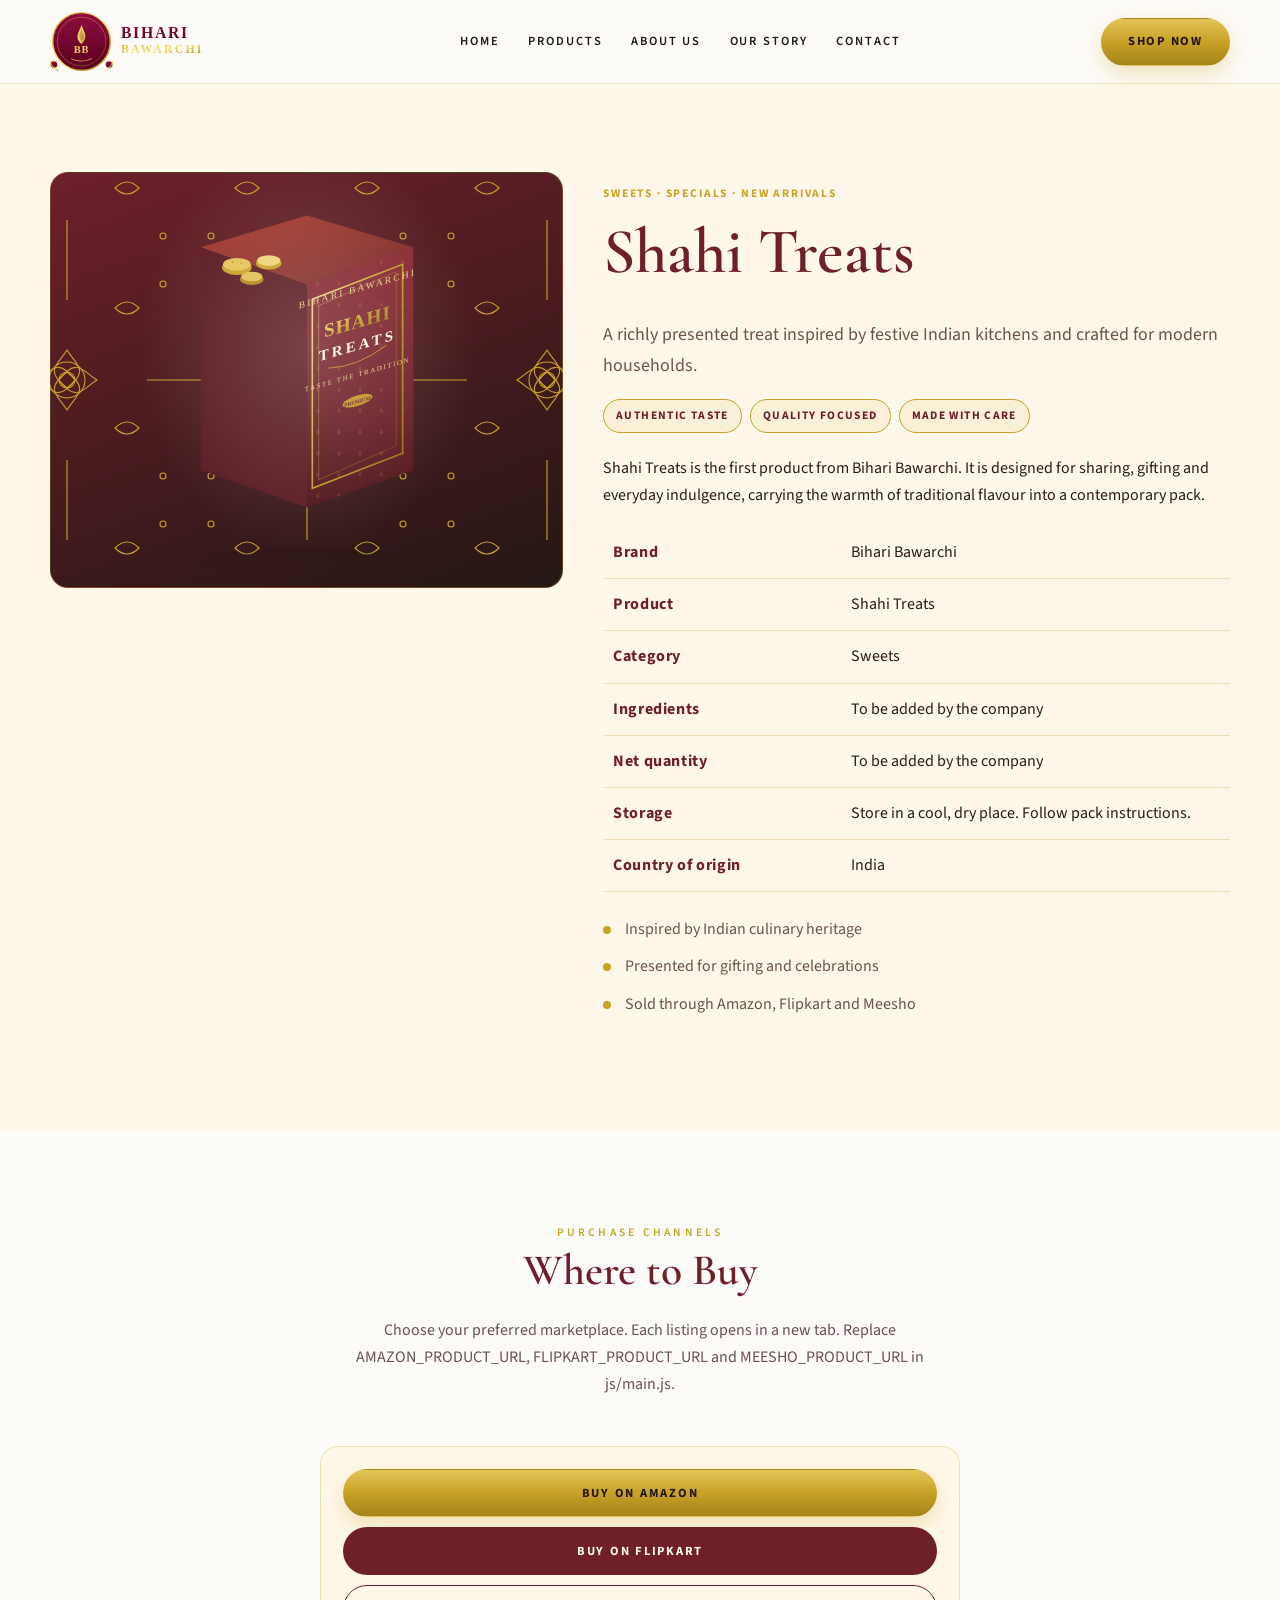
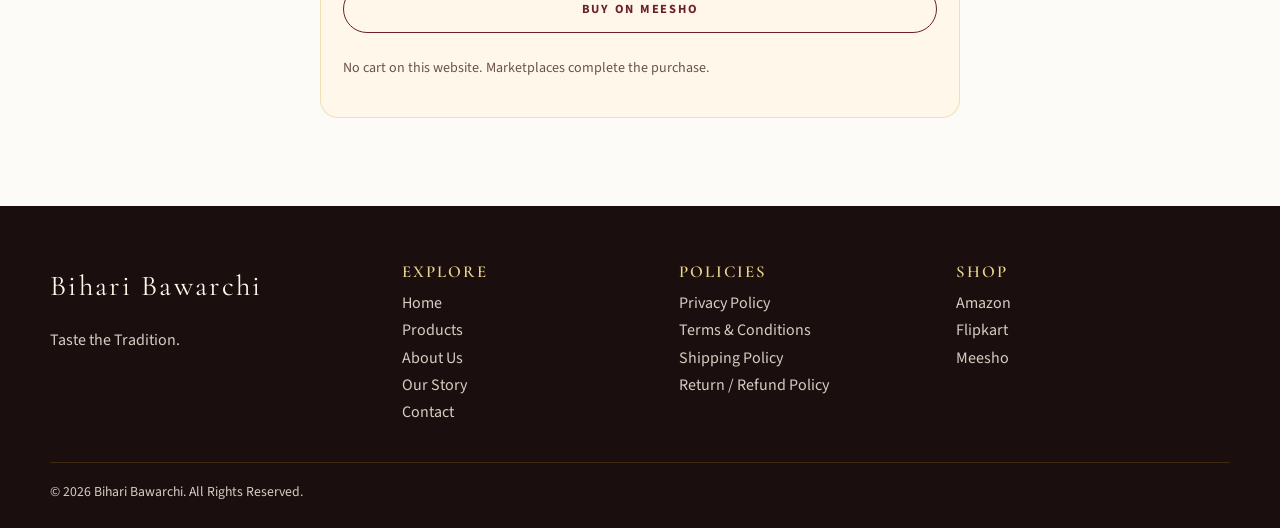
==== product-shahi-treats.html @ 109d491e "feat: add Bihari Bawarchi static site for GitHub Pages Mirror the gallery site as a static brand sto" ====
<!DOCTYPE html>
<html lang="en">
<head>
  <meta charset="UTF-8">
  <meta name="viewport" content="width=device-width, initial-scale=1">
  <title>Shahi Treats | Bihari Bawarchi</title>
  <meta name="description" content="Shahi Treats by Bihari Bawarchi — authentic Indian-inspired flavours, available on Amazon, Flipkart and Meesho.">
  <link rel="icon" type="image/svg+xml" href="assets/favicon.svg">
  <meta property="og:title" content="Shahi Treats | Bihari Bawarchi">
  <meta property="og:description" content="The first product from Bihari Bawarchi. Taste the Tradition.">
  <meta property="og:image" content="assets/product-shahi.svg">
  <link rel="preconnect" href="https://fonts.googleapis.com">
  <link rel="preconnect" href="https://fonts.gstatic.com" crossorigin>
  <link href="https://fonts.googleapis.com/css2?family=Cormorant+Garamond:ital,wght@0,500;0,600;0,700;1,500&family=Source+Sans+3:wght@400;600;700&display=swap" rel="stylesheet">
  <link rel="stylesheet" href="css/styles.css">
  <script type="application/ld+json">
  {
    "@context": "https://schema.org",
    "@type": "Product",
    "name": "Shahi Treats",
    "brand": { "@type": "Brand", "name": "Bihari Bawarchi" },
    "description": "Premium Indian-inspired treat from Bihari Bawarchi.",
    "image": "assets/product-shahi.svg",
    "category": "Sweets"
  }
  </script>
</head>
<body>
  <a class="skip-link" href="#main">Skip to content</a>
  <header class="site-header">
    <div class="container header-inner">
      <a class="brand" href="index.html"><img src="assets/logo.svg" alt="Bihari Bawarchi"></a>
      <button class="menu-toggle" aria-label="Open menu" aria-expanded="false"><span></span><span></span><span></span></button>
      <nav class="nav">
        <a href="index.html" data-page="index.html">Home</a>
        <a href="products.html" data-page="products.html">Products</a>
        <a href="about.html" data-page="about.html">About Us</a>
        <a href="story.html" data-page="story.html">Our Story</a>
        <a href="contact.html" data-page="contact.html">Contact</a>
        <a class="btn btn-gold" href="#where-to-buy">Shop Now</a>
      </nav>
      <a class="btn btn-gold" href="#where-to-buy">Shop Now</a>
    </div>
  </header>

  <main id="main">
    <section class="section section-cream">
      <div class="container detail-grid">
        <div class="motif-frame">
          <img src="assets/product-shahi.svg" alt="Shahi Treats product pack">
        </div>
        <div>
          <p class="category-chip">Sweets · Specials · New Arrivals</p>
          <h1>Shahi Treats</h1>
          <p class="lead">A richly presented treat inspired by festive Indian kitchens and crafted for modern households.</p>
          <div class="badges">
            <span class="badge">Authentic Taste</span>
            <span class="badge">Quality Focused</span>
            <span class="badge">Made with Care</span>
          </div>
          <p>Shahi Treats is the first product from Bihari Bawarchi. It is designed for sharing, gifting and everyday indulgence, carrying the warmth of traditional flavour into a contemporary pack.</p>
          <table class="spec-table">
            <tr><th>Brand</th><td>Bihari Bawarchi</td></tr>
            <tr><th>Product</th><td>Shahi Treats</td></tr>
            <tr><th>Category</th><td>Sweets</td></tr>
            <tr><th>Ingredients</th><td>To be added by the company</td></tr>
            <tr><th>Net quantity</th><td>To be added by the company</td></tr>
            <tr><th>Storage</th><td>Store in a cool, dry place. Follow pack instructions.</td></tr>
            <tr><th>Country of origin</th><td>India</td></tr>
          </table>
          <ul class="highlights">
            <li>Inspired by Indian culinary heritage</li>
            <li>Presented for gifting and celebrations</li>
            <li>Sold through Amazon, Flipkart and Meesho</li>
          </ul>
        </div>
      </div>
    </section>

    <!-- PRODUCT LINKS -->
    <section class="section section-white" id="where-to-buy">
      <div class="container" style="max-width:640px">
        <div class="section-head">
          <span class="eyebrow">Purchase Channels</span>
          <h2>Where to Buy</h2>
          <p>Choose your preferred marketplace. Each listing opens in a new tab. Replace AMAZON_PRODUCT_URL, FLIPKART_PRODUCT_URL and MEESHO_PRODUCT_URL in js/main.js.</p>
        </div>
        <div class="buy-box">
          <a class="btn btn-gold" data-amazon href="#" target="_blank" rel="noopener">Buy on Amazon</a>
          <a class="btn btn-maroon" data-flipkart href="#" target="_blank" rel="noopener">Buy on Flipkart</a>
          <a class="btn btn-ghost" data-meesho href="#" target="_blank" rel="noopener">Buy on Meesho</a>
          <p class="buy-note">No cart on this website. Marketplaces complete the purchase.</p>
        </div>
      </div>
    </section>
  </main>

  <footer class="site-footer">
    <div class="container footer-grid">
      <div><div class="brand-mark">Bihari Bawarchi</div><p>Taste the Tradition.</p></div>
      <div><h3>Explore</h3><ul>
        <li><a href="index.html">Home</a></li>
        <li><a href="products.html">Products</a></li>
        <li><a href="about.html">About Us</a></li>
        <li><a href="story.html">Our Story</a></li>
        <li><a href="contact.html">Contact</a></li>
      </ul></div>
      <div><h3>Policies</h3><ul>
        <li><a href="privacy.html">Privacy Policy</a></li>
        <li><a href="terms.html">Terms &amp; Conditions</a></li>
        <li><a href="shipping.html">Shipping Policy</a></li>
        <li><a href="refund.html">Return / Refund Policy</a></li>
      </ul></div>
      <div><h3>Shop</h3><ul>
        <li><a data-amazon href="#">Amazon</a></li>
        <li><a data-flipkart href="#">Flipkart</a></li>
        <li><a data-meesho href="#">Meesho</a></li>
      </ul></div>
    </div>
    <div class="container footer-bottom"><span>&copy; <span data-year>2026</span> Bihari Bawarchi. All Rights Reserved.</span></div>
  </footer>
  <script src="js/main.js"></script>
</body>
</html>
---- css/styles.css ----
/* =========================================================
   BIHARI BAWARCHI — Premium Indian FMCG Brand Styles
   Compatible with Google Blogger (no build step required)
   ========================================================= */

/* ---------- BRAND SETTINGS ---------- */
:root {
  --maroon: #6E1F2A;
  --maroon-deep: #4E151D;
  --royal-red: #A83232;
  --gold: #C9A227;
  --gold-light: #E8D48A;
  --cream: #FFF8EA;
  --brown: #241714;
  --offwhite: #FDFBF7;
  --text: #2A1A18;
  --muted: #6B524C;
  --border: rgba(201, 162, 39, 0.28);
  --shadow: 0 18px 40px rgba(36, 23, 20, 0.12);
  --radius: 18px;
  --header-h: 84px;
  --max: 1180px;
  --font-display: "Cormorant Garamond", Georgia, "Times New Roman", serif;
  --font-body: "Source Sans 3", "Segoe UI", Arial, sans-serif;
}

*,
*::before,
*::after { box-sizing: border-box; }

html {
  scroll-behavior: smooth;
  -webkit-text-size-adjust: 100%;
}

body {
  margin: 0;
  font-family: var(--font-body);
  color: var(--text);
  background: var(--offwhite);
  line-height: 1.7;
  overflow-x: hidden;
}

img { max-width: 100%; height: auto; display: block; }
a { color: inherit; text-decoration: none; }
button, input, textarea, select { font-family: inherit; }
ul { margin: 0; padding: 0; list-style: none; }

.container {
  width: min(var(--max), calc(100% - 40px));
  margin-inline: auto;
}

.skip-link {
  position: absolute;
  left: -999px;
  top: 8px;
  background: var(--gold);
  color: var(--brown);
  padding: 8px 14px;
  z-index: 10000;
}
.skip-link:focus { left: 8px; }

/* ---------- TYPOGRAPHY ---------- */
.eyebrow {
  display: inline-block;
  letter-spacing: 0.28em;
  text-transform: uppercase;
  font-size: 0.72rem;
  color: var(--gold);
  font-weight: 600;
}

h1, h2, h3, .display {
  font-family: var(--font-display);
  font-weight: 600;
  line-height: 1.15;
  color: var(--maroon);
  margin: 0 0 0.5em;
}

h1, .h1 { font-size: clamp(2.4rem, 5vw, 4.4rem); }
h2, .h2 { font-size: clamp(1.9rem, 3.4vw, 3rem); }
h3, .h3 { font-size: clamp(1.3rem, 2vw, 1.7rem); }

.lead {
  font-size: 1.12rem;
  color: var(--muted);
  max-width: 46rem;
}

.gold-rule {
  width: 92px;
  height: 2px;
  background: linear-gradient(90deg, var(--gold), transparent);
  margin: 18px 0 22px;
  border: 0;
}

.section-head { text-align: center; margin-bottom: 48px; }
.section-head .gold-rule { margin-inline: auto; background: linear-gradient(90deg, transparent, var(--gold), transparent); width: 140px; }
.section-head p { margin: 0 auto; max-width: 640px; color: var(--muted); }

.ornament {
  display: block;
  width: 180px;
  height: 18px;
  margin: 14px auto 0;
}

/* ---------- BUTTONS ---------- */
.btn {
  display: inline-flex;
  align-items: center;
  justify-content: center;
  gap: 8px;
  min-height: 48px;
  padding: 12px 26px;
  border-radius: 999px;
  border: 1.5px solid transparent;
  letter-spacing: 0.14em;
  text-transform: uppercase;
  font-size: 0.78rem;
  font-weight: 700;
  cursor: pointer;
  transition: transform 0.25s ease, box-shadow 0.25s ease, background 0.25s ease, color 0.25s ease;
  text-align: center;
}
.btn:hover { transform: translateY(-2px); }
.btn:active { transform: translateY(0); }

.btn-gold {
  background: linear-gradient(180deg, #E4C45A, var(--gold) 48%, #A4841A);
  color: var(--brown);
  box-shadow: 0 8px 20px rgba(201, 162, 39, 0.28);
}
.btn-gold:hover { box-shadow: 0 12px 26px rgba(201, 162, 39, 0.4); }

.btn-outline {
  background: transparent;
  border-color: var(--gold);
  color: var(--cream);
}
.btn-outline:hover { background: rgba(201, 162, 39, 0.14); }

.btn-maroon {
  background: var(--maroon);
  color: var(--cream);
}
.btn-maroon:hover { background: var(--royal-red); }

.btn-ghost {
  background: transparent;
  border-color: var(--maroon);
  color: var(--maroon);
}
.btn-ghost:hover { background: var(--maroon); color: var(--cream); }

.btn-row { display: flex; flex-wrap: wrap; gap: 12px; }

/* ---------- HEADER ---------- */
.site-header {
  position: sticky;
  top: 0;
  z-index: 1000;
  height: var(--header-h);
  background: rgba(253, 251, 247, 0.92);
  backdrop-filter: blur(14px);
  border-bottom: 1px solid var(--border);
}

.header-inner {
  height: 100%;
  display: flex;
  align-items: center;
  justify-content: space-between;
  gap: 20px;
}

.brand {
  display: flex;
  align-items: center;
  gap: 10px;
  flex-shrink: 0;
}
.brand img, .brand svg { width: 210px; height: auto; }

.nav {
  display: flex;
  align-items: center;
  gap: 28px;
}
.nav a {
  font-size: 0.78rem;
  letter-spacing: 0.16em;
  text-transform: uppercase;
  font-weight: 600;
  color: var(--brown);
  position: relative;
  padding: 6px 0;
}
.nav a::after {
  content: "";
  position: absolute;
  left: 0;
  bottom: 0;
  width: 0;
  height: 1.5px;
  background: var(--gold);
  transition: width 0.25s ease;
}
.nav a:hover::after,
.nav a.active::after { width: 100%; }
.nav a.active { color: var(--maroon); }
.nav .btn { display: none; }

.menu-toggle {
  display: none;
  width: 46px;
  height: 46px;
  border: 1px solid var(--border);
  background: var(--cream);
  border-radius: 10px;
  cursor: pointer;
}
.menu-toggle span {
  display: block;
  width: 20px;
  height: 2px;
  margin: 5px auto;
  background: var(--maroon);
  transition: 0.25s;
}

/* ---------- HERO ---------- */
.hero {
  position: relative;
  min-height: calc(100vh - var(--header-h));
  display: grid;
  place-items: center;
  overflow: hidden;
  background:
    radial-gradient(ellipse at 20% 20%, rgba(168, 50, 50, 0.28), transparent 45%),
    radial-gradient(ellipse at 80% 80%, rgba(201, 162, 39, 0.16), transparent 40%),
    linear-gradient(160deg, #4E151D 0%, #6E1F2A 42%, #2A1014 100%);
  color: var(--cream);
}

.hero-motif {
  position: absolute;
  width: min(90vw, 820px);
  opacity: 0.18;
  pointer-events: none;
  right: -8%;
  top: 4%;
}

.hero-inner {
  position: relative;
  z-index: 2;
  display: grid;
  grid-template-columns: 1.05fr 0.95fr;
  gap: 40px;
  align-items: center;
  padding: 64px 0 72px;
}

.hero h1 { color: var(--cream); }
.hero .tagline-gold { color: var(--gold-light); font-style: italic; }
.hero p { color: rgba(255, 248, 234, 0.86); max-width: 36rem; }

.hero-visual {
  position: relative;
  display: grid;
  place-items: center;
}
.hero-visual img {
  width: min(100%, 460px);
  filter: drop-shadow(0 30px 40px rgba(0,0,0,0.35));
  animation: floaty 6s ease-in-out infinite;
}
.hero-glow {
  position: absolute;
  width: 70%;
  height: 70%;
  background: radial-gradient(circle, rgba(201,162,39,0.35), transparent 70%);
  filter: blur(12px);
}

@keyframes floaty {
  0%, 100% { transform: translateY(0); }
  50% { transform: translateY(-12px); }
}

/* ---------- SECTIONS ---------- */
.section { padding: 88px 0; }
.section-cream { background: var(--cream); }
.section-white { background: var(--offwhite); }
.section-maroon {
  background:
    radial-gradient(circle at 90% 10%, rgba(201,162,39,0.12), transparent 30%),
    linear-gradient(180deg, var(--maroon-deep), var(--maroon));
  color: var(--cream);
}
.section-maroon h2,
.section-maroon h3 { color: var(--cream); }
.section-maroon p { color: rgba(255,248,234,0.84); }

.intro-grid,
.story-split,
.product-showcase,
.contact-grid {
  display: grid;
  grid-template-columns: 1.1fr 0.9fr;
  gap: 48px;
  align-items: center;
}

.panel {
  background: #fff;
  border: 1px solid var(--border);
  border-radius: var(--radius);
  box-shadow: var(--shadow);
  padding: 28px;
}

.motif-frame {
  position: relative;
  border-radius: var(--radius);
  overflow: hidden;
  min-height: 360px;
  background:
    url("../assets/pattern.svg") center/240px repeat,
    linear-gradient(160deg, #6E1F2A, #241714);
  display: grid;
  place-items: center;
  border: 1px solid var(--border);
}
.motif-frame img { width: min(78%, 340px); }

/* ---------- FEATURED PRODUCT ---------- */
.badges { display: flex; flex-wrap: wrap; gap: 8px; margin: 16px 0 22px; }
.badge {
  border: 1px solid var(--gold);
  color: var(--maroon);
  background: rgba(201,162,39,0.1);
  padding: 6px 12px;
  border-radius: 999px;
  font-size: 0.72rem;
  letter-spacing: 0.12em;
  text-transform: uppercase;
  font-weight: 700;
}

.highlights { display: grid; gap: 10px; margin: 18px 0 24px; }
.highlights li {
  padding-left: 22px;
  position: relative;
  color: var(--muted);
}
.highlights li::before {
  content: "";
  position: absolute;
  left: 0;
  top: 10px;
  width: 8px;
  height: 8px;
  border-radius: 50%;
  background: var(--gold);
}

.meta-row { display: flex; gap: 18px; flex-wrap: wrap; color: var(--muted); font-size: 0.92rem; margin-bottom: 8px; }
.category-chip {
  color: var(--gold);
  letter-spacing: 0.16em;
  text-transform: uppercase;
  font-size: 0.72rem;
  font-weight: 700;
}

/* ---------- PRODUCT CARDS ---------- */
.filters {
  display: flex;
  flex-wrap: wrap;
  gap: 8px;
  justify-content: center;
  margin-bottom: 22px;
}
.filter-btn {
  border: 1px solid var(--border);
  background: #fff;
  color: var(--brown);
  min-height: 42px;
  padding: 8px 16px;
  border-radius: 999px;
  letter-spacing: 0.12em;
  text-transform: uppercase;
  font-size: 0.72rem;
  font-weight: 700;
  cursor: pointer;
}
.filter-btn.active,
.filter-btn:hover {
  background: var(--maroon);
  color: var(--cream);
  border-color: var(--maroon);
}

.search-wrap {
  max-width: 420px;
  margin: 0 auto 36px;
}
.search-wrap input {
  width: 100%;
  min-height: 48px;
  border-radius: 999px;
  border: 1px solid var(--border);
  padding: 0 18px;
  background: #fff;
  font-size: 1rem;
}

.product-grid {
  display: grid;
  grid-template-columns: repeat(4, 1fr);
  gap: 22px;
}

.product-card {
  background: #fff;
  border: 1px solid var(--border);
  border-radius: var(--radius);
  overflow: hidden;
  box-shadow: 0 10px 24px rgba(36,23,20,0.06);
  transition: transform 0.28s ease, box-shadow 0.28s ease;
  display: flex;
  flex-direction: column;
}
.product-card:hover {
  transform: translateY(-8px);
  box-shadow: var(--shadow);
}
.card-media {
  background: linear-gradient(180deg, #FFF8EA, #F3E6C8);
  height: 240px;
  display: grid;
  place-items: center;
  overflow: hidden;
}
.card-media img {
  width: 72%;
  transition: transform 0.4s ease;
}
.product-card:hover .card-media img { transform: scale(1.08); }
.card-body { padding: 18px 18px 22px; display: flex; flex-direction: column; gap: 8px; flex: 1; }
.card-body h3 { margin: 0; }
.card-body p { margin: 0; color: var(--muted); font-size: 0.94rem; flex: 1; }
.price { font-weight: 700; color: var(--maroon); }
.card-actions { display: grid; grid-template-columns: 1fr 1fr; gap: 8px; margin-top: 8px; }
.card-actions .btn { min-height: 44px; padding: 10px 8px; font-size: 0.68rem; }

.empty-state {
  grid-column: 1 / -1;
  text-align: center;
  color: var(--muted);
  padding: 30px;
  display: none;
}

/* ---------- WHY / FEATURES ---------- */
.feature-grid {
  display: grid;
  grid-template-columns: repeat(4, 1fr);
  gap: 18px;
}
.feature-card {
  background: rgba(255,248,234,0.06);
  border: 1px solid rgba(201,162,39,0.28);
  border-radius: var(--radius);
  padding: 26px 22px;
  min-height: 220px;
}
.feature-icon {
  width: 46px;
  height: 46px;
  border-radius: 50%;
  border: 1px solid var(--gold);
  display: grid;
  place-items: center;
  color: var(--gold);
  margin-bottom: 16px;
  font-family: var(--font-display);
  font-size: 1.3rem;
}

/* ---------- STORY / ABOUT ---------- */
.timeline {
  display: grid;
  gap: 22px;
}
.t-item {
  display: grid;
  grid-template-columns: 140px 1fr;
  gap: 20px;
  background: #fff;
  border: 1px solid var(--border);
  border-radius: var(--radius);
  padding: 22px;
}
.t-item strong { color: var(--gold); letter-spacing: 0.12em; text-transform: uppercase; font-size: 0.75rem; }

.values {
  display: grid;
  grid-template-columns: repeat(3, 1fr);
  gap: 16px;
  margin-top: 28px;
}
.value-card {
  background: var(--cream);
  border: 1px solid var(--border);
  border-radius: 14px;
  padding: 18px;
}

/* ---------- REVIEWS ---------- */
.review-grid {
  display: grid;
  grid-template-columns: repeat(3, 1fr);
  gap: 18px;
}
.review-card {
  background: #fff;
  border: 1px dashed var(--gold);
  border-radius: var(--radius);
  padding: 24px;
  min-height: 210px;
}
.stars { color: var(--gold); letter-spacing: 2px; margin-bottom: 10px; }
.review-card p { color: var(--muted); font-style: italic; }
.review-card .who { margin-top: 16px; font-size: 0.85rem; color: var(--maroon); font-weight: 700; font-style: normal; }

/* ---------- SOCIAL ---------- */
.social-row {
  display: flex;
  flex-wrap: wrap;
  justify-content: center;
  gap: 12px;
}
.social-btn {
  min-width: 160px;
  border: 1px solid var(--gold);
  color: var(--cream);
  background: transparent;
  border-radius: 999px;
  min-height: 48px;
  display: inline-flex;
  align-items: center;
  justify-content: center;
  letter-spacing: 0.12em;
  text-transform: uppercase;
  font-size: 0.75rem;
  font-weight: 700;
}
.social-btn:hover { background: rgba(201,162,39,0.16); }

/* ---------- CONTACT ---------- */
.contact-card h3 { margin-top: 0; }
.contact-list { display: grid; gap: 10px; margin: 16px 0 24px; color: var(--muted); }
.form {
  display: grid;
  gap: 12px;
}
.form input,
.form textarea {
  width: 100%;
  border: 1px solid var(--border);
  background: #fff;
  border-radius: 12px;
  padding: 12px 14px;
  font-size: 1rem;
}
.form textarea { min-height: 130px; resize: vertical; }

/* ---------- PRODUCT DETAIL ---------- */
.detail-grid {
  display: grid;
  grid-template-columns: 0.9fr 1.1fr;
  gap: 40px;
  align-items: start;
}
.spec-table {
  width: 100%;
  border-collapse: collapse;
  margin: 18px 0 24px;
}
.spec-table th,
.spec-table td {
  text-align: left;
  padding: 12px 10px;
  border-bottom: 1px solid var(--border);
  vertical-align: top;
}
.spec-table th {
  width: 38%;
  color: var(--maroon);
  font-weight: 700;
  letter-spacing: 0.04em;
}
.buy-box {
  background: var(--cream);
  border: 1px solid var(--border);
  border-radius: var(--radius);
  padding: 22px;
}
.buy-box .btn { width: 100%; margin-bottom: 10px; }
.buy-note { font-size: 0.88rem; color: var(--muted); }

/* ---------- FOOTER ---------- */
.site-footer {
  background: #1A0F0E;
  color: rgba(255,248,234,0.82);
  padding: 56px 0 24px;
}
.footer-grid {
  display: grid;
  grid-template-columns: 1.3fr 1fr 1fr 1.1fr;
  gap: 28px;
  margin-bottom: 36px;
}
.site-footer h3 {
  color: var(--gold-light);
  font-size: 1.05rem;
  letter-spacing: 0.12em;
  text-transform: uppercase;
}
.site-footer a:hover { color: var(--gold); }
.site-footer .brand-mark {
  font-family: var(--font-display);
  font-size: 1.8rem;
  color: var(--cream);
  letter-spacing: 0.08em;
}
.footer-bottom {
  border-top: 1px solid rgba(201,162,39,0.2);
  padding-top: 18px;
  display: flex;
  justify-content: space-between;
  gap: 12px;
  flex-wrap: wrap;
  font-size: 0.86rem;
}

.page-hero {
  padding: 72px 0 40px;
  background:
    radial-gradient(circle at 80% 20%, rgba(201,162,39,0.18), transparent 35%),
    linear-gradient(180deg, #FFF8EA, #FDFBF7);
  text-align: center;
}

.legal { max-width: 760px; margin: 0 auto; }
.legal h2 { margin-top: 32px; }
.legal p, .legal li { color: var(--muted); }
.legal ul { padding-left: 18px; list-style: disc; display: grid; gap: 8px; }

/* ---------- ANIMATIONS ---------- */
.reveal {
  opacity: 0;
  transform: translateY(18px);
  animation: fadeup 0.8s ease forwards;
}
.reveal-delay-1 { animation-delay: 0.12s; }
.reveal-delay-2 { animation-delay: 0.24s; }
.reveal-delay-3 { animation-delay: 0.36s; }

@keyframes fadeup {
  to { opacity: 1; transform: none; }
}

/* ---------- RESPONSIVE ---------- */
@media (max-width: 1100px) {
  .product-grid { grid-template-columns: repeat(3, 1fr); }
  .feature-grid { grid-template-columns: repeat(2, 1fr); }
  .footer-grid { grid-template-columns: 1fr 1fr; }
}

@media (max-width: 900px) {
  .hero-inner,
  .intro-grid,
  .story-split,
  .product-showcase,
  .contact-grid,
  .detail-grid { grid-template-columns: 1fr; }
  .hero { min-height: auto; }
  .hero-inner { padding: 48px 0; }
  .nav { display: none; }
  .nav.open {
    display: flex;
    flex-direction: column;
    position: absolute;
    top: var(--header-h);
    left: 0;
    right: 0;
    background: #FDFBF7;
    padding: 18px 20px 24px;
    border-bottom: 1px solid var(--border);
    gap: 16px;
  }
  .menu-toggle { display: inline-block; }
  .header-inner .btn { display: none; }
  .nav.open .btn { display: inline-flex; width: 100%; }
  .product-grid,
  .review-grid,
  .values { grid-template-columns: 1fr 1fr; }
  .t-item { grid-template-columns: 1fr; }
}

@media (max-width: 640px) {
  .container { width: min(var(--max), calc(100% - 28px)); }
  .section { padding: 64px 0; }
  .product-grid,
  .review-grid,
  .values,
  .feature-grid,
  .footer-grid,
  .card-actions { grid-template-columns: 1fr; }
  .brand img, .brand svg { width: 168px; }
  .btn { width: 100%; }
  .btn-row { width: 100%; }
}

@media (max-width: 390px) {
  h1, .h1 { font-size: 2.1rem; }
}

/* ---------- BLOGGER COMPATIBILITY ---------- */
#navbar-iframe,
.skip-navigation,
body#layout { }
.post-body,
.page-body { overflow-wrap: anywhere; }
.post-body img,
.page-body img { max-width: 100%; height: auto; }
#b-navbar,
.widget-item-control { display: none !important; }
.blog-pager { display: flex; justify-content: space-between; gap: 12px; padding: 24px 0; }
.blog-pager a { color: var(--maroon); font-weight: 700; letter-spacing: 0.08em; text-transform: uppercase; font-size: 0.78rem; }
.bb-product .btn { margin-bottom: 10px; }
.label-list { display: flex; flex-wrap: wrap; gap: 8px; margin: 12px 0 24px; }
.label-list a {
  border: 1px solid var(--border);
  padding: 6px 12px;
  border-radius: 999px;
  font-size: 0.72rem;
  letter-spacing: 0.12em;
  text-transform: uppercase;
}
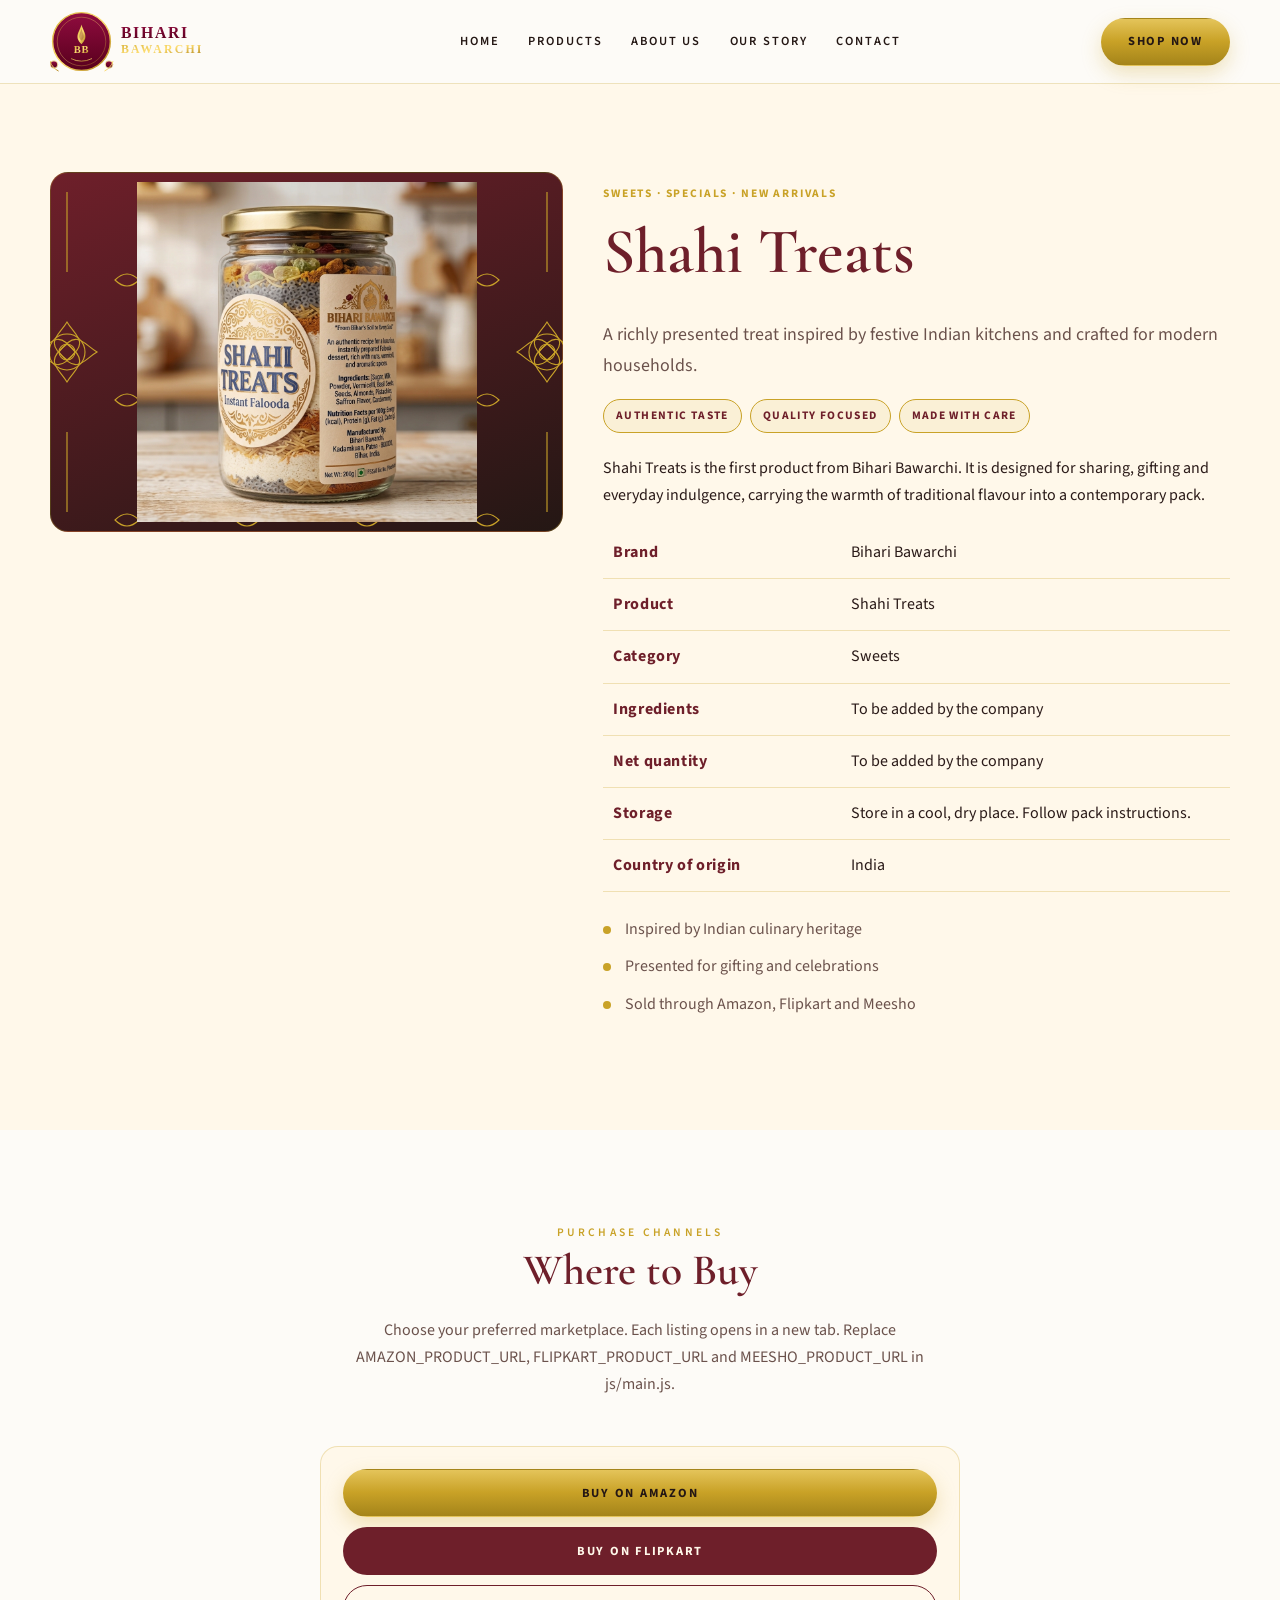
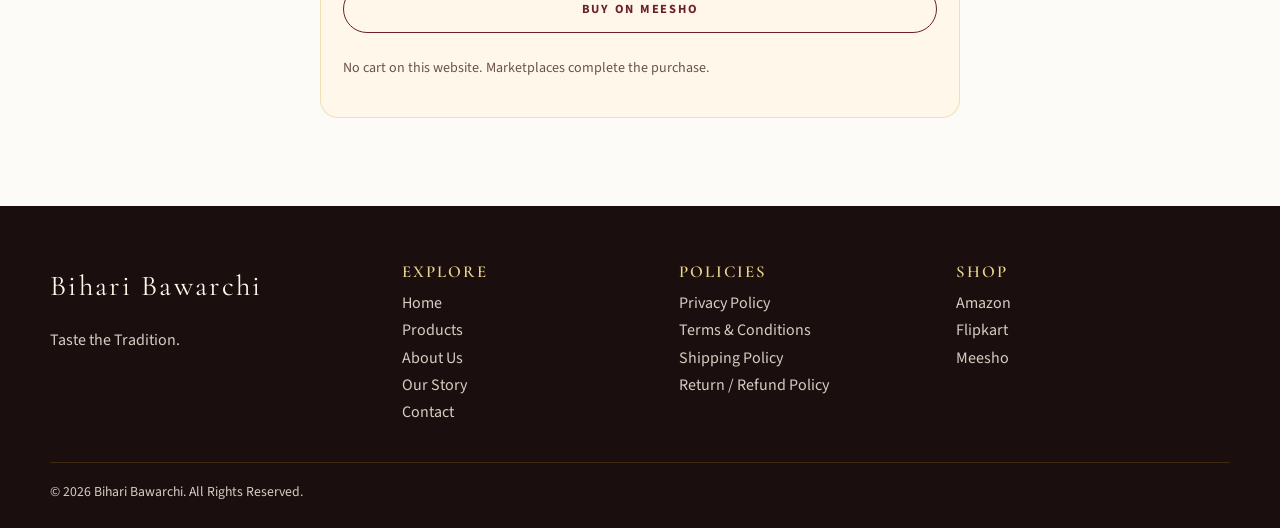
==== commit 139c8190: "Update product image for Shahi Treats" ====
--- a/product-shahi-treats.html
+++ b/product-shahi-treats.html
@@ -47,7 +47,7 @@
     <section class="section section-cream">
       <div class="container detail-grid">
         <div class="motif-frame">
-          <img src="assets/product-shahi.svg" alt="Shahi Treats product pack">
+          <img src="assets/shahi_1.jpg" alt="Shahi Treats product pack">
         </div>
         <div>
           <p class="category-chip">Sweets · Specials · New Arrivals</p>
